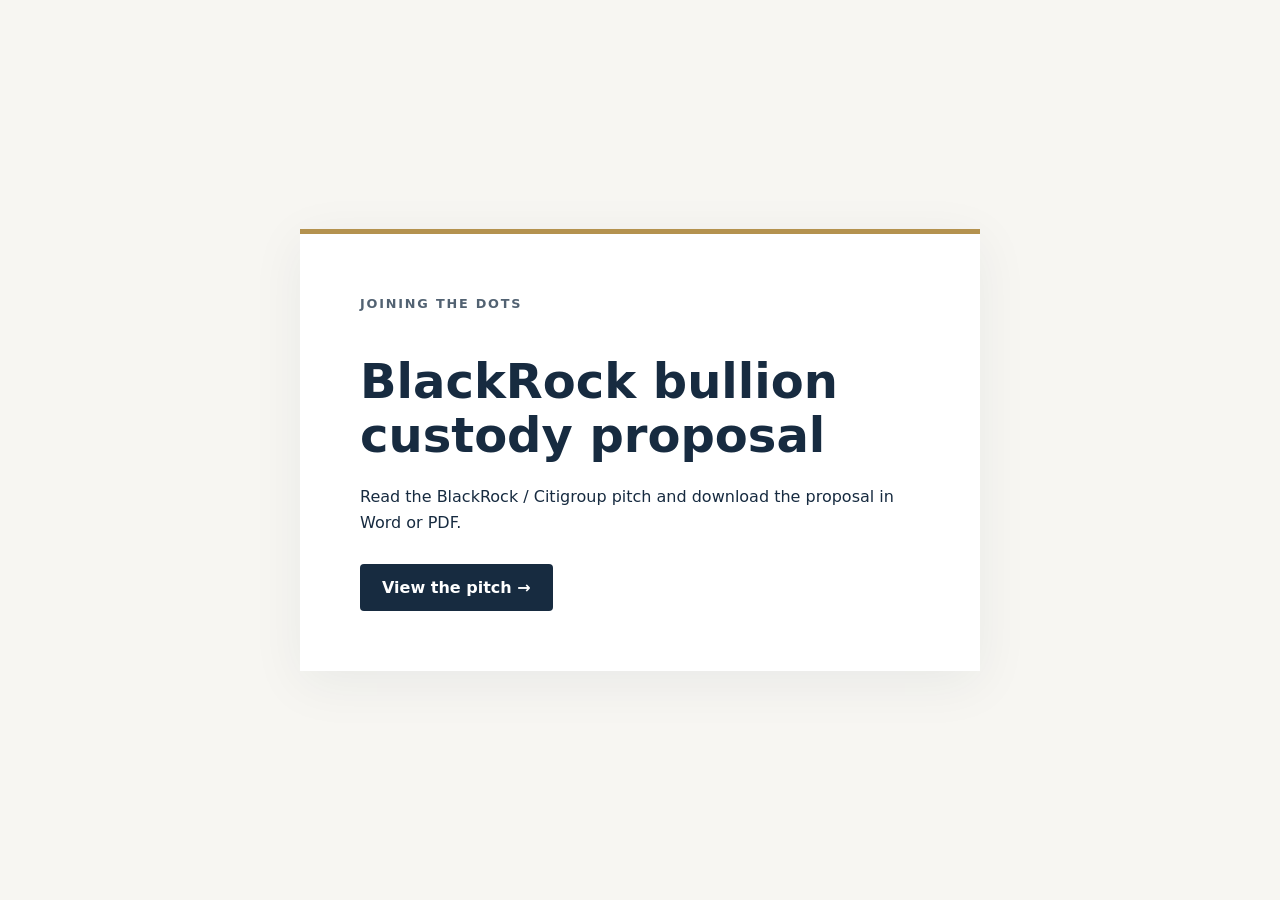
==== index.html @ 5cc2ee60 "Publish BlackRock bullion pitch with Word and PDF downloads" ====
<!doctype html>
<html lang="en">
<head>
  <meta charset="utf-8">
  <meta name="viewport" content="width=device-width, initial-scale=1">
  <title>Joining the dots</title>
  <style>
    :root { color-scheme: light; font-family: system-ui, -apple-system, BlinkMacSystemFont, "Segoe UI", sans-serif; color: #172b40; background: #f7f6f2; }
    * { box-sizing: border-box; }
    body { margin: 0; min-height: 100vh; display: grid; place-items: center; padding: 32px 20px; }
    main { width: min(100%, 680px); padding: clamp(28px, 6vw, 60px); background: white; border-top: 5px solid #b4924f; box-shadow: 0 12px 50px #172b4010; }
    .brand { margin: 0 0 40px; color: #526272; font-size: .8rem; font-weight: 650; letter-spacing: .14em; text-transform: uppercase; }
    h1 { margin: 0 0 22px; font-size: clamp(2rem, 5vw, 3rem); line-height: 1.12; font-weight: 650; }
    p { line-height: 1.6; }
    .button { display: inline-block; margin-top: 12px; padding: 14px 22px; border-radius: 4px; background: #172b40; color: white; text-decoration: none; font-weight: 600; }
    .button:hover { background: #29455f; }
    .button:focus-visible { outline: 3px solid #b4924f; outline-offset: 4px; }
  </style>
</head>
<body>
  <main>
    <p class="brand">Joining the dots</p>
    <h1>BlackRock bullion custody proposal</h1>
    <p>Read the BlackRock / Citigroup pitch and download the proposal in Word or PDF.</p>
    <a class="button" href="blackrock/">View the pitch &rarr;</a>
  </main>
</body>
</html>
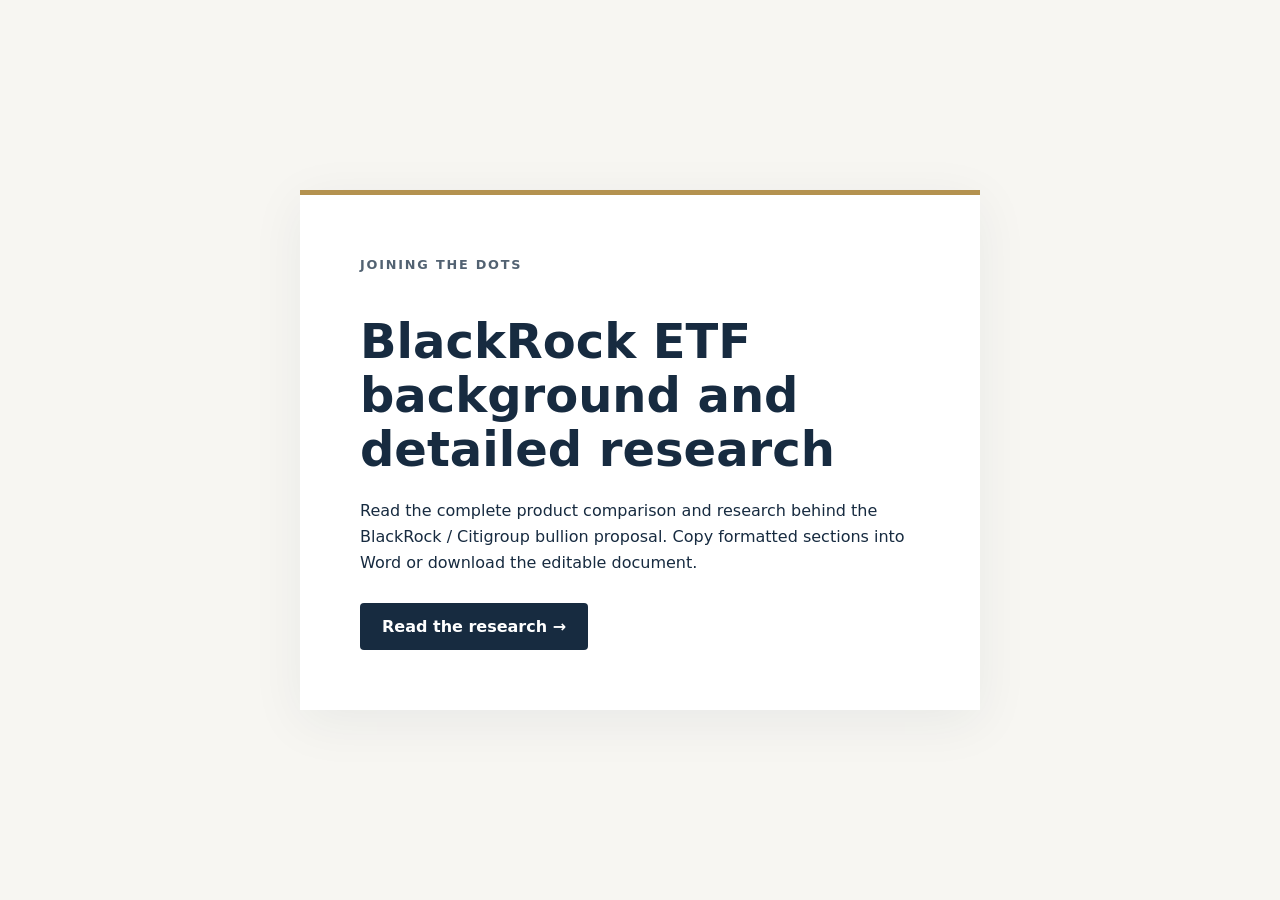
==== commit ff8b9e34: "Publish complete BlackRock research with Word copy controls" ====
--- a/index.html
+++ b/index.html
@@ -20,9 +20,9 @@
 <body>
   <main>
     <p class="brand">Joining the dots</p>
-    <h1>BlackRock bullion custody proposal</h1>
-    <p>Read the BlackRock / Citigroup pitch and download the proposal in Word or PDF.</p>
-    <a class="button" href="blackrock/">View the pitch &rarr;</a>
+    <h1>BlackRock ETF background and detailed research</h1>
+    <p>Read the complete product comparison and research behind the BlackRock / Citigroup bullion proposal. Copy formatted sections into Word or download the editable document.</p>
+    <a class="button" href="mathsgame/">Read the research &rarr;</a>
   </main>
 </body>
 </html>
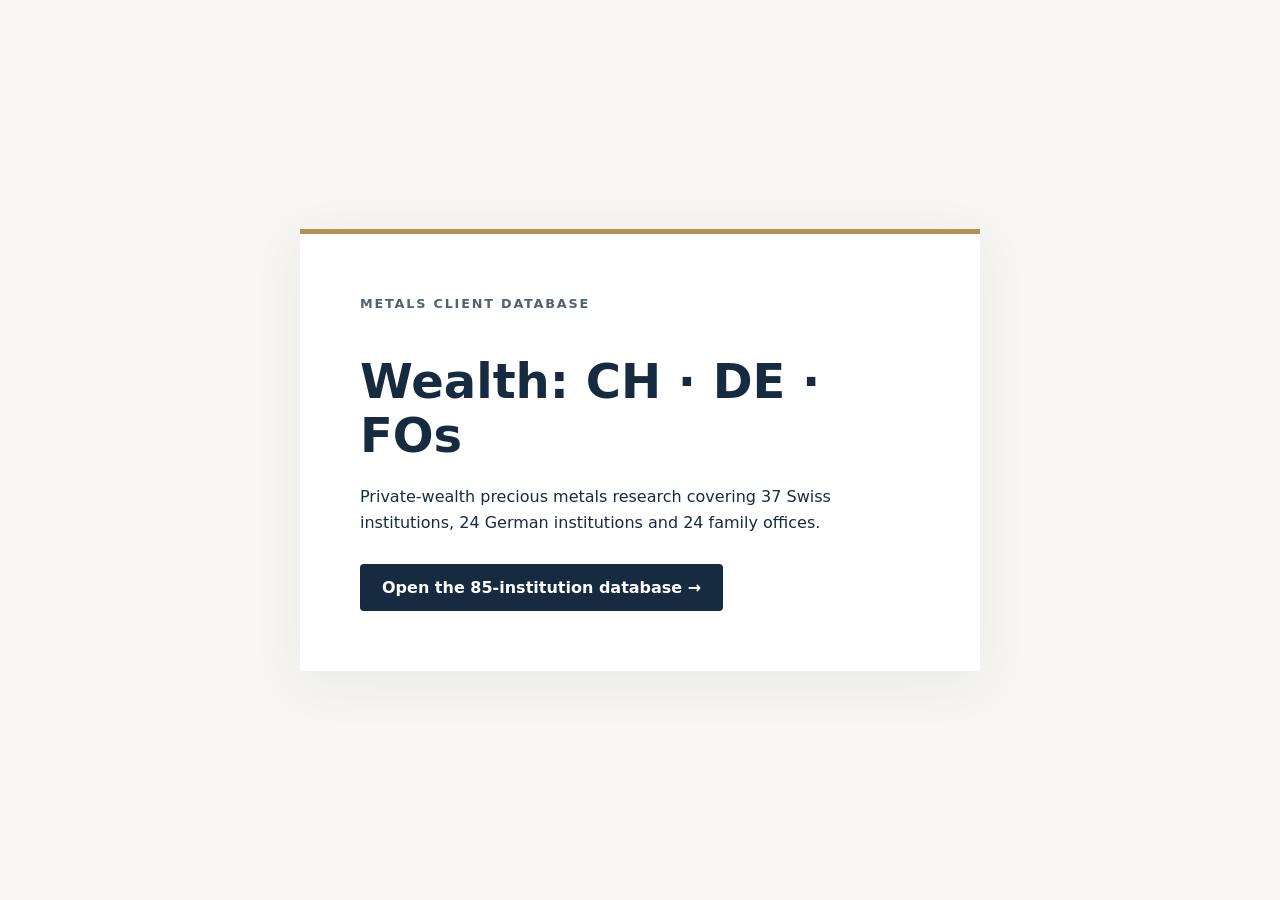
==== commit 32548deb: "Replace withdrawn BlackRock site with selected wealth database" ====
--- a/index.html
+++ b/index.html
@@ -3,7 +3,7 @@
 <head>
   <meta charset="utf-8">
   <meta name="viewport" content="width=device-width, initial-scale=1">
-  <title>Joining the dots</title>
+  <title>Metals client database — private wealth</title>
   <style>
     :root { color-scheme: light; font-family: system-ui, -apple-system, BlinkMacSystemFont, "Segoe UI", sans-serif; color: #172b40; background: #f7f6f2; }
     * { box-sizing: border-box; }
@@ -19,10 +19,10 @@
 </head>
 <body>
   <main>
-    <p class="brand">Joining the dots</p>
-    <h1>BlackRock ETF background and detailed research</h1>
-    <p>Read the complete product comparison and research behind the BlackRock / Citigroup bullion proposal. Copy formatted sections into Word or download the editable document.</p>
-    <a class="button" href="mathsgame/">Read the research &rarr;</a>
+    <p class="brand">Metals client database</p>
+    <h1>Wealth: CH &middot; DE &middot; FOs</h1>
+    <p>Private-wealth precious metals research covering 37 Swiss institutions, 24 German institutions and 24 family offices.</p>
+    <a class="button" href="mathsgame/">Open the 85-institution database &rarr;</a>
   </main>
 </body>
 </html>
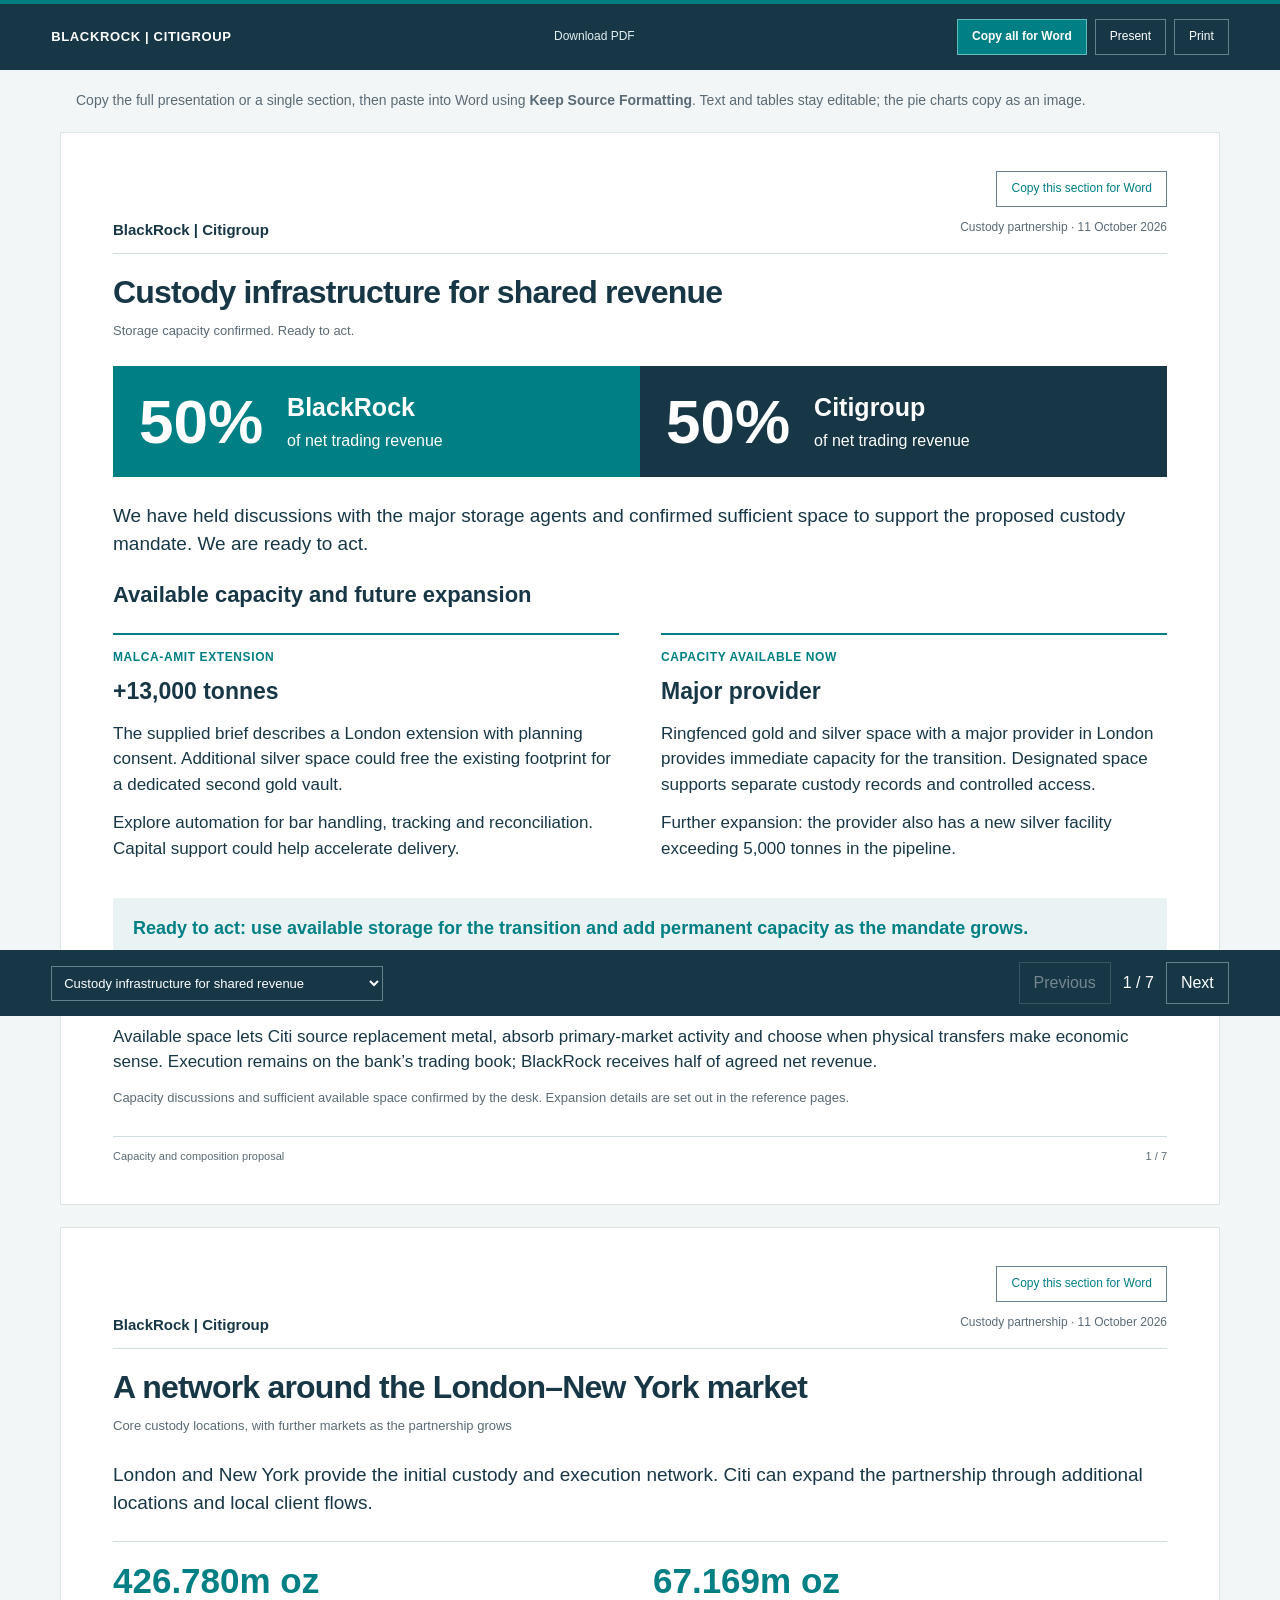
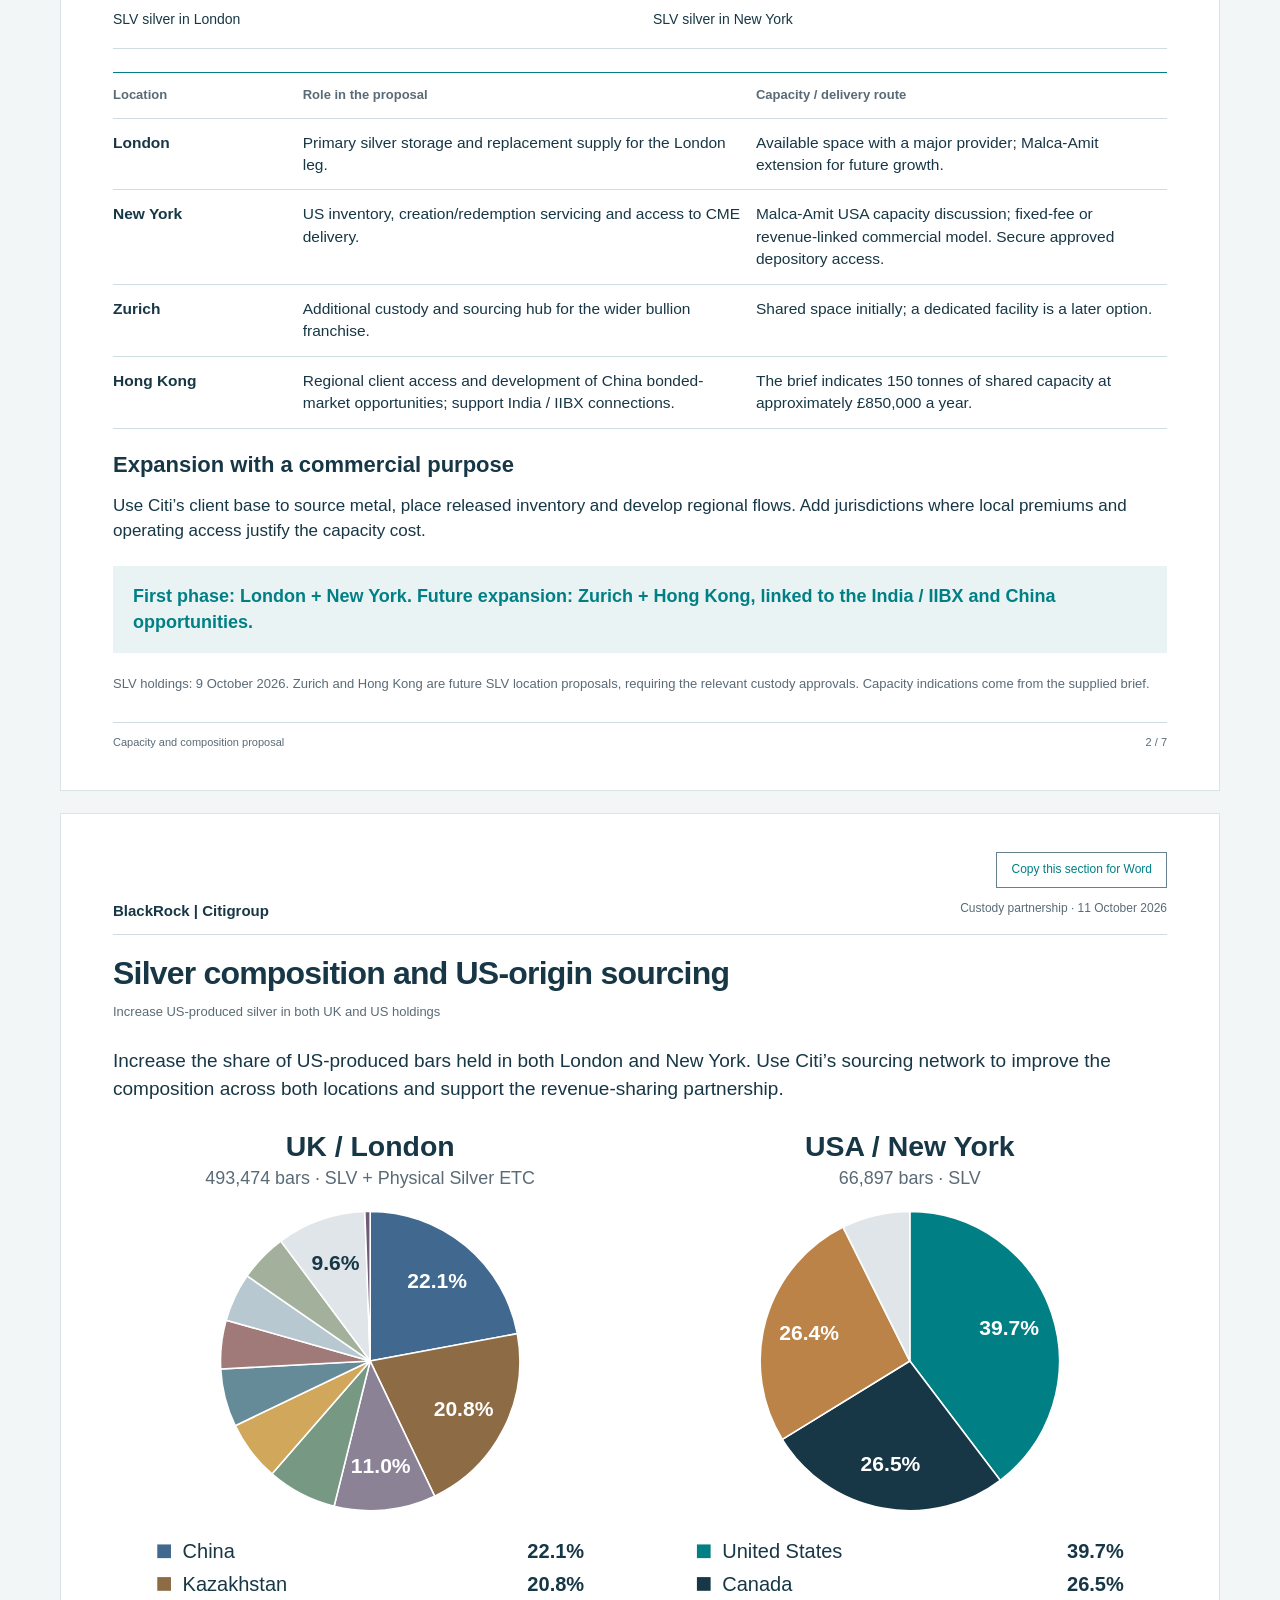
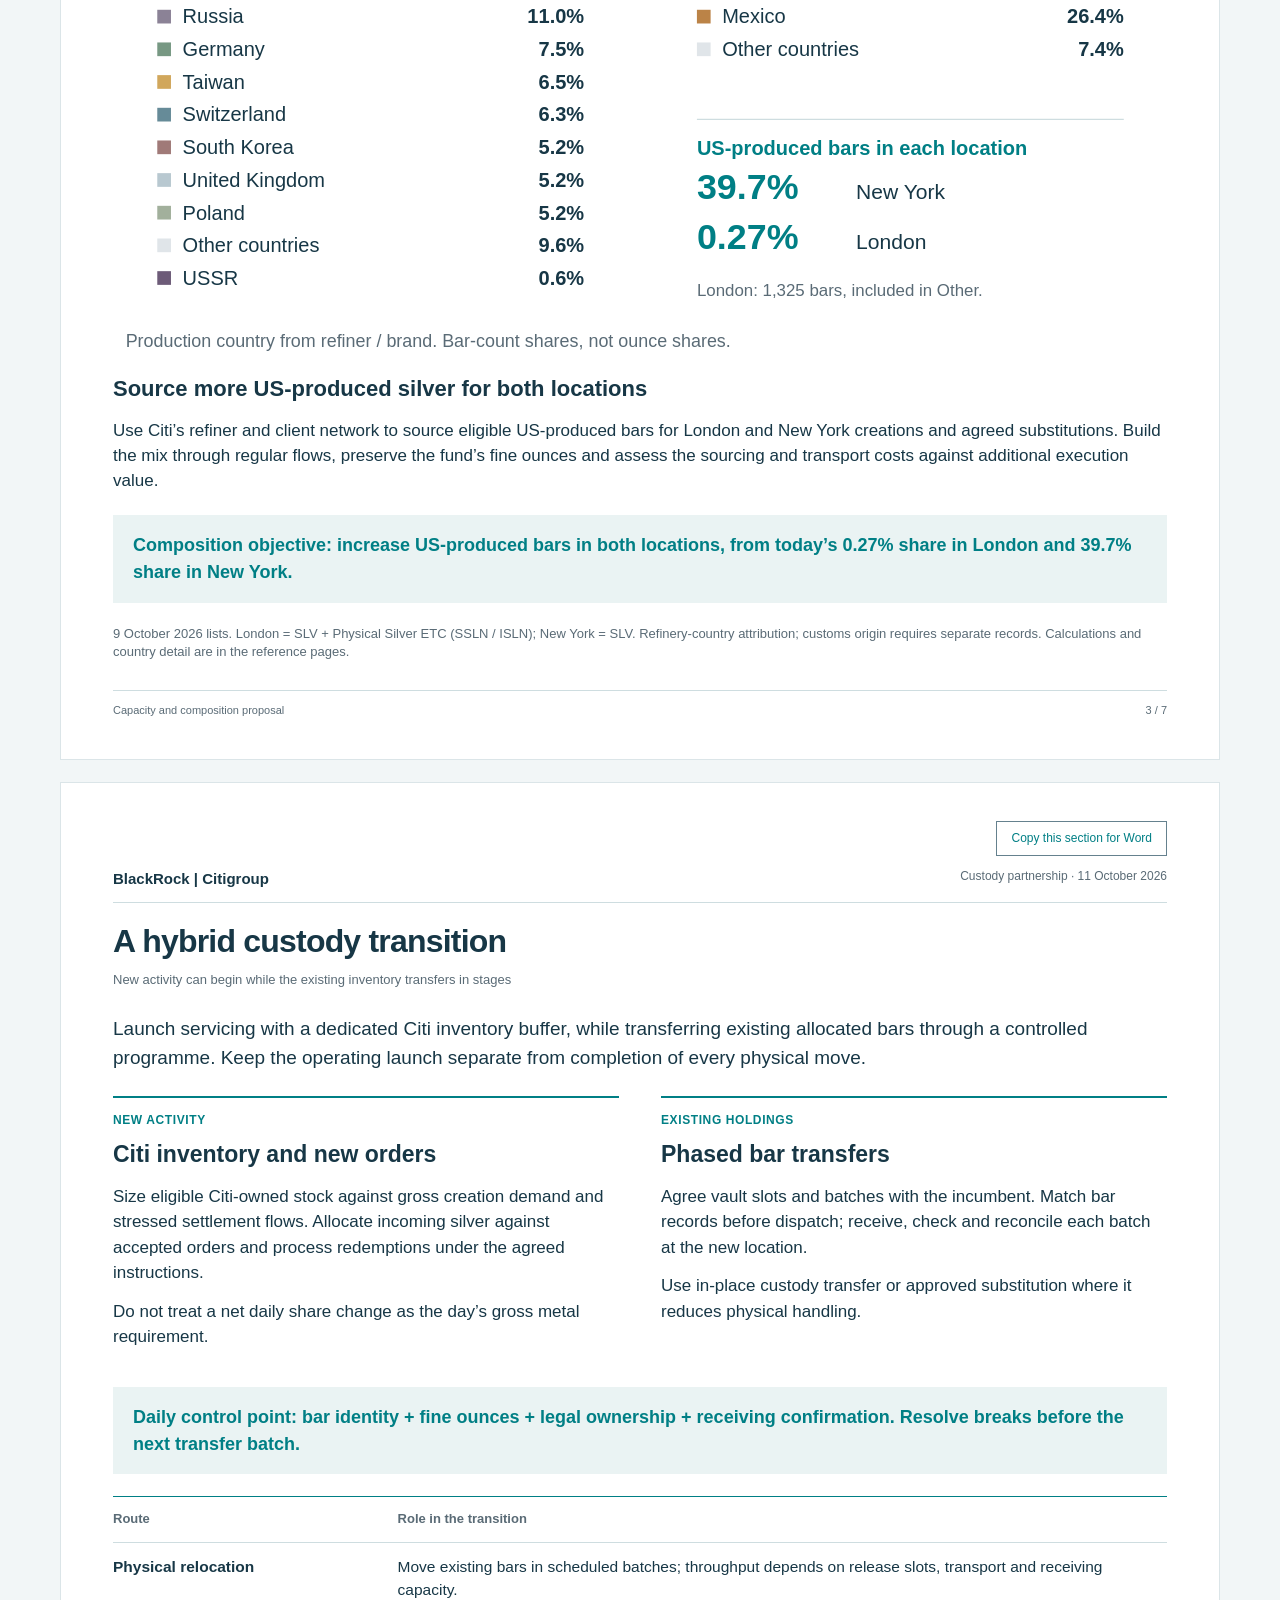
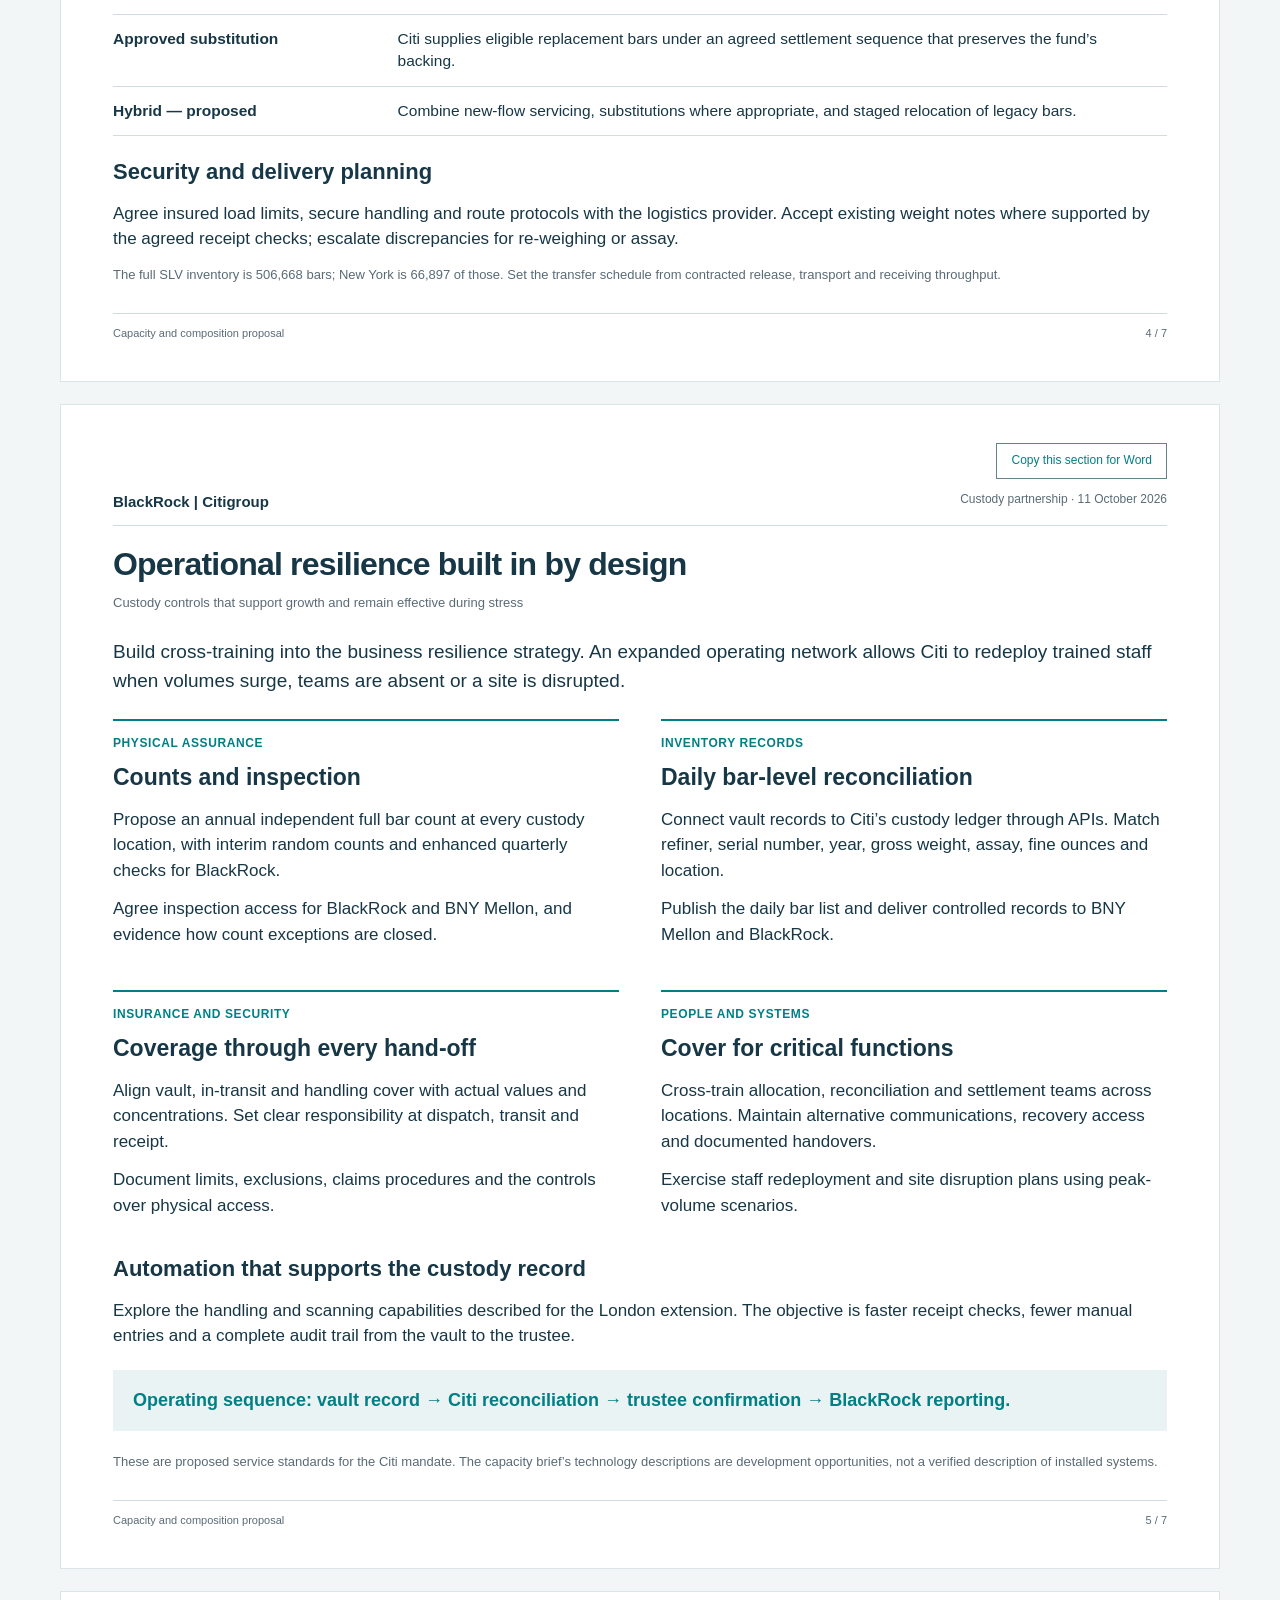
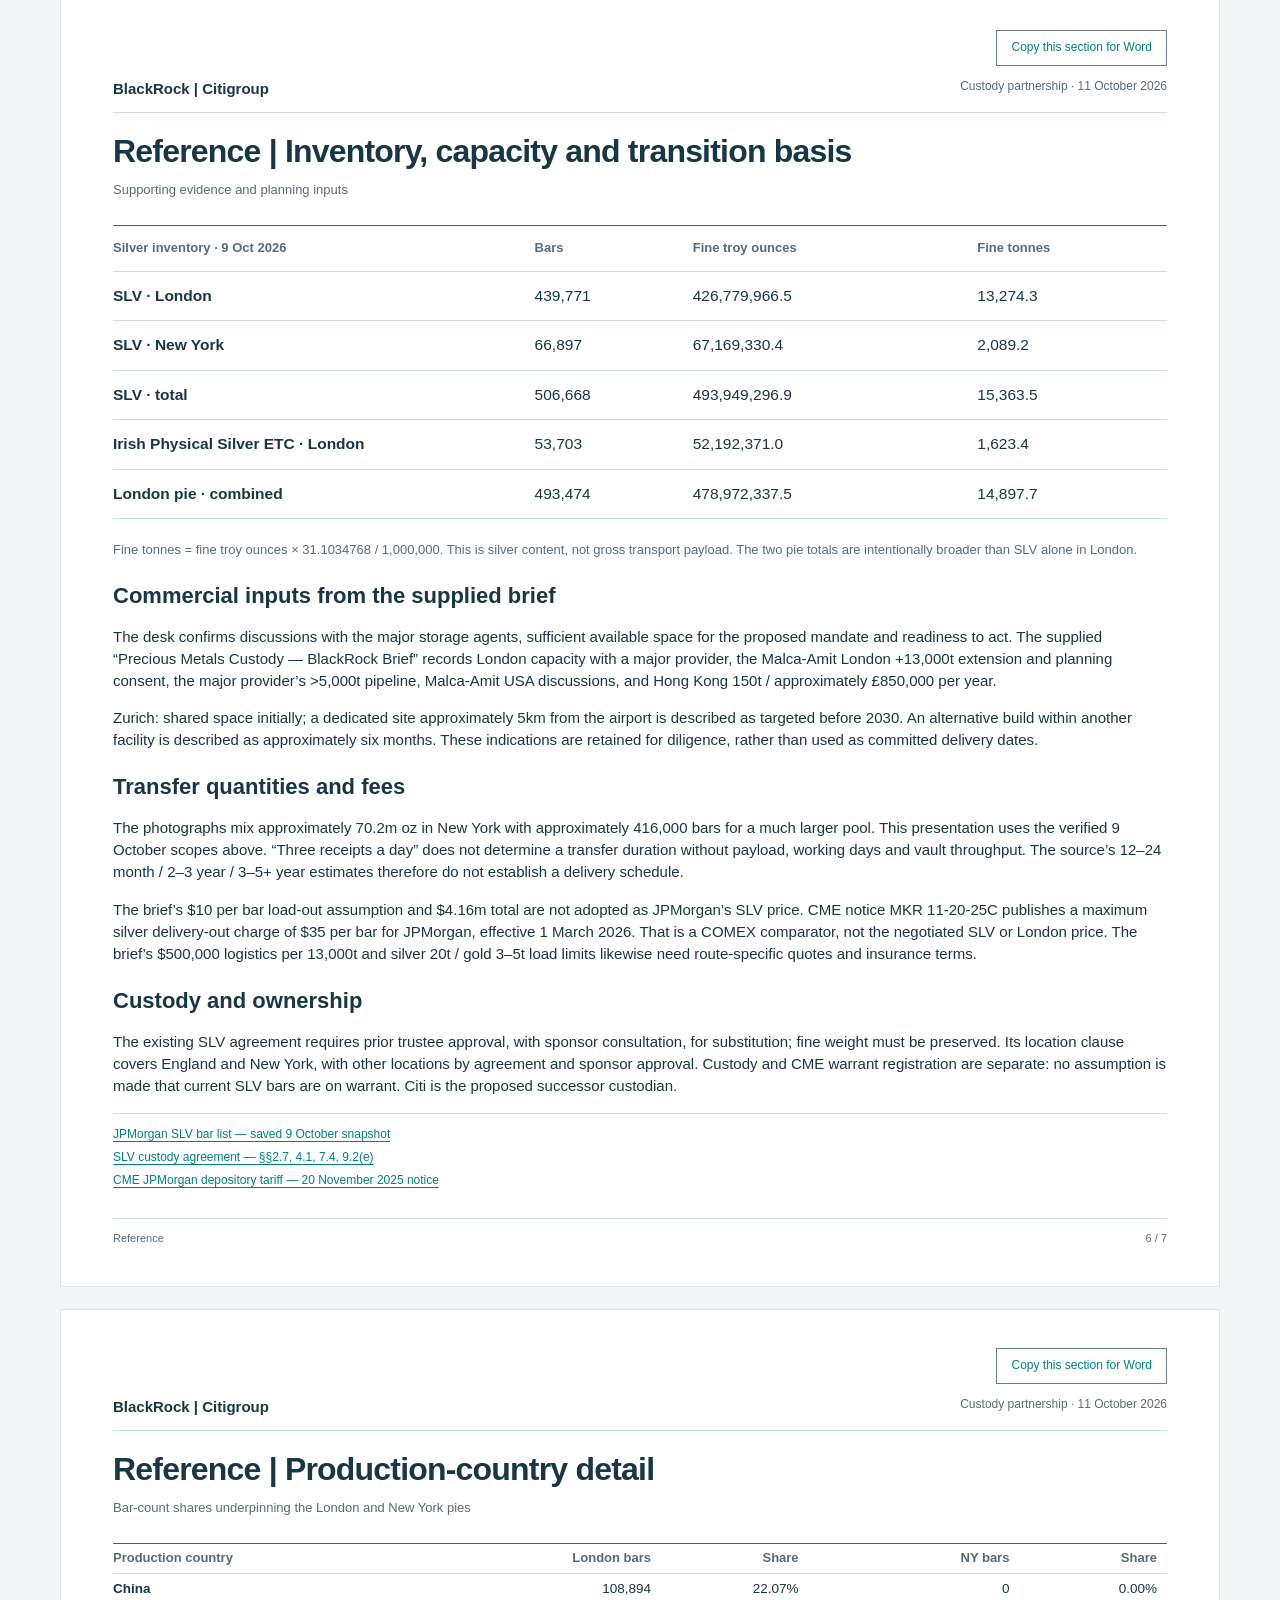
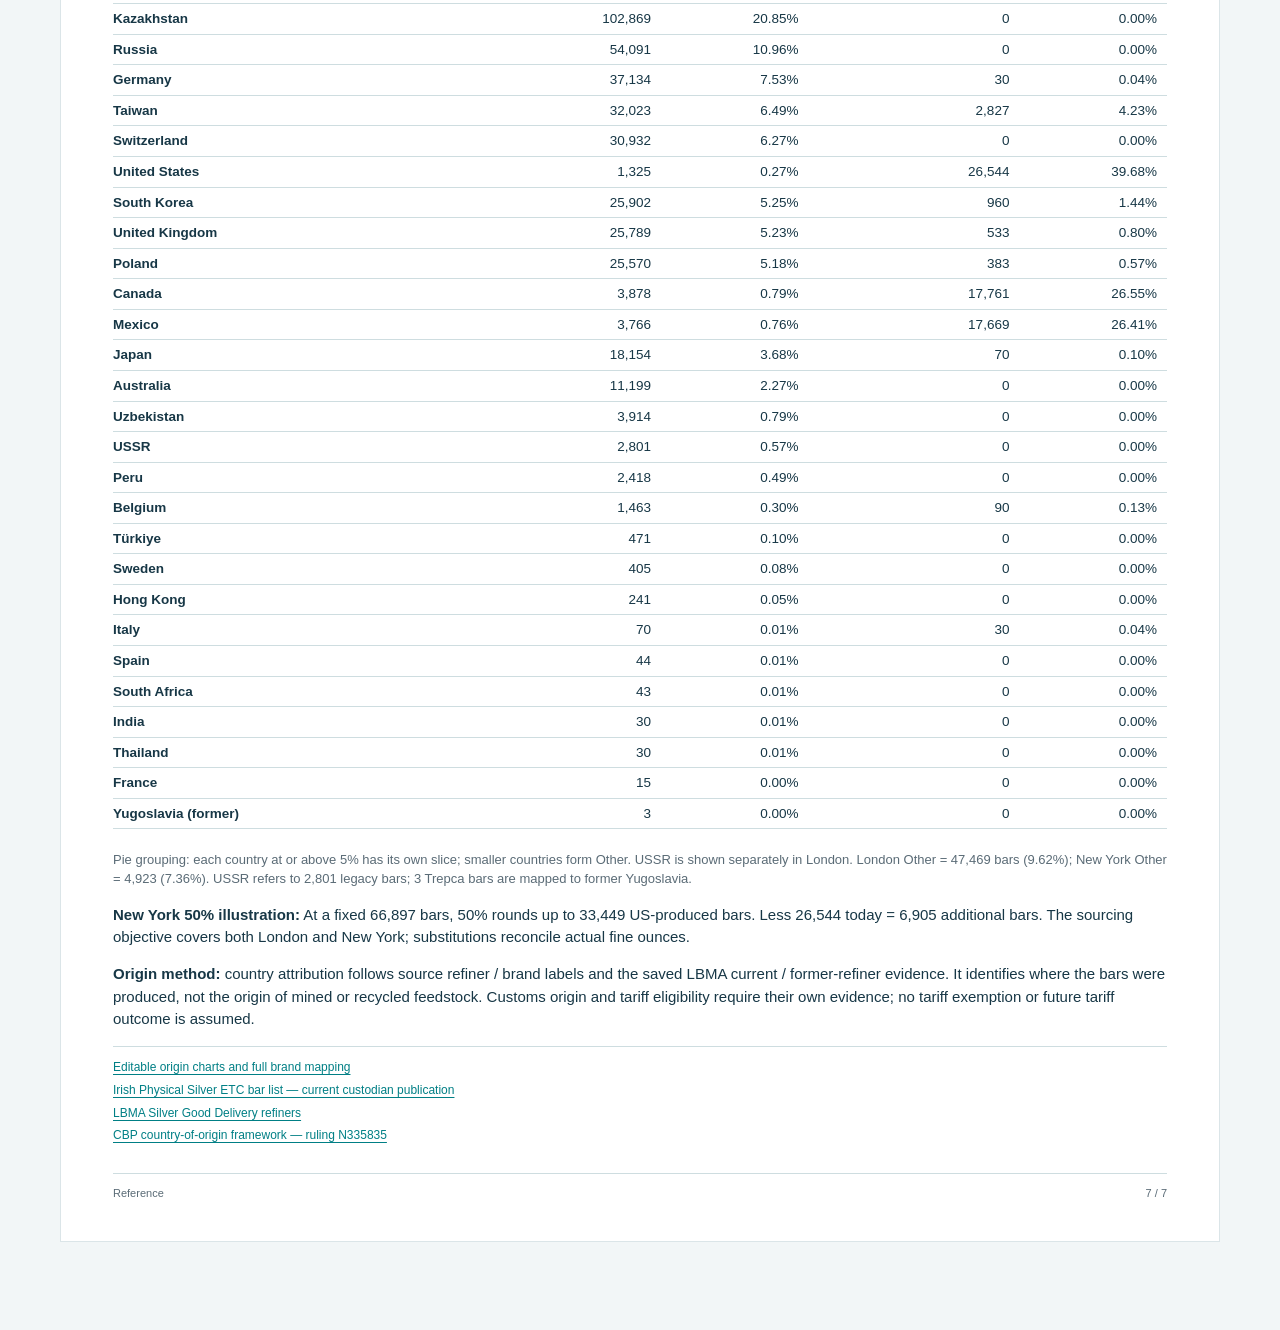
==== commit 9c1c3505: "Publish custody capacity companion with formatted Word copying" ====
--- a/index.html
+++ b/index.html
@@ -1,28 +1 @@
-<!doctype html>
-<html lang="en">
-<head>
-  <meta charset="utf-8">
-  <meta name="viewport" content="width=device-width, initial-scale=1">
-  <title>Metals client database — private wealth</title>
-  <style>
-    :root { color-scheme: light; font-family: system-ui, -apple-system, BlinkMacSystemFont, "Segoe UI", sans-serif; color: #172b40; background: #f7f6f2; }
-    * { box-sizing: border-box; }
-    body { margin: 0; min-height: 100vh; display: grid; place-items: center; padding: 32px 20px; }
-    main { width: min(100%, 680px); padding: clamp(28px, 6vw, 60px); background: white; border-top: 5px solid #b4924f; box-shadow: 0 12px 50px #172b4010; }
-    .brand { margin: 0 0 40px; color: #526272; font-size: .8rem; font-weight: 650; letter-spacing: .14em; text-transform: uppercase; }
-    h1 { margin: 0 0 22px; font-size: clamp(2rem, 5vw, 3rem); line-height: 1.12; font-weight: 650; }
-    p { line-height: 1.6; }
-    .button { display: inline-block; margin-top: 12px; padding: 14px 22px; border-radius: 4px; background: #172b40; color: white; text-decoration: none; font-weight: 600; }
-    .button:hover { background: #29455f; }
-    .button:focus-visible { outline: 3px solid #b4924f; outline-offset: 4px; }
-  </style>
-</head>
-<body>
-  <main>
-    <p class="brand">Metals client database</p>
-    <h1>Wealth: CH &middot; DE &middot; FOs</h1>
-    <p>Private-wealth precious metals research covering 37 Swiss institutions, 24 German institutions and 24 family offices.</p>
-    <a class="button" href="mathsgame/">Open the 85-institution database &rarr;</a>
-  </main>
-</body>
-</html>
+<!doctype html><html lang="en"><head><meta charset="utf-8"><meta name="viewport" content="width=device-width,initial-scale=1"><meta http-equiv="refresh" content="0; url=mathsgame/"><title>BlackRock | Citigroup</title></head><body><p><a href="mathsgame/">Open the custody capacity and silver composition presentation</a></p></body></html>
